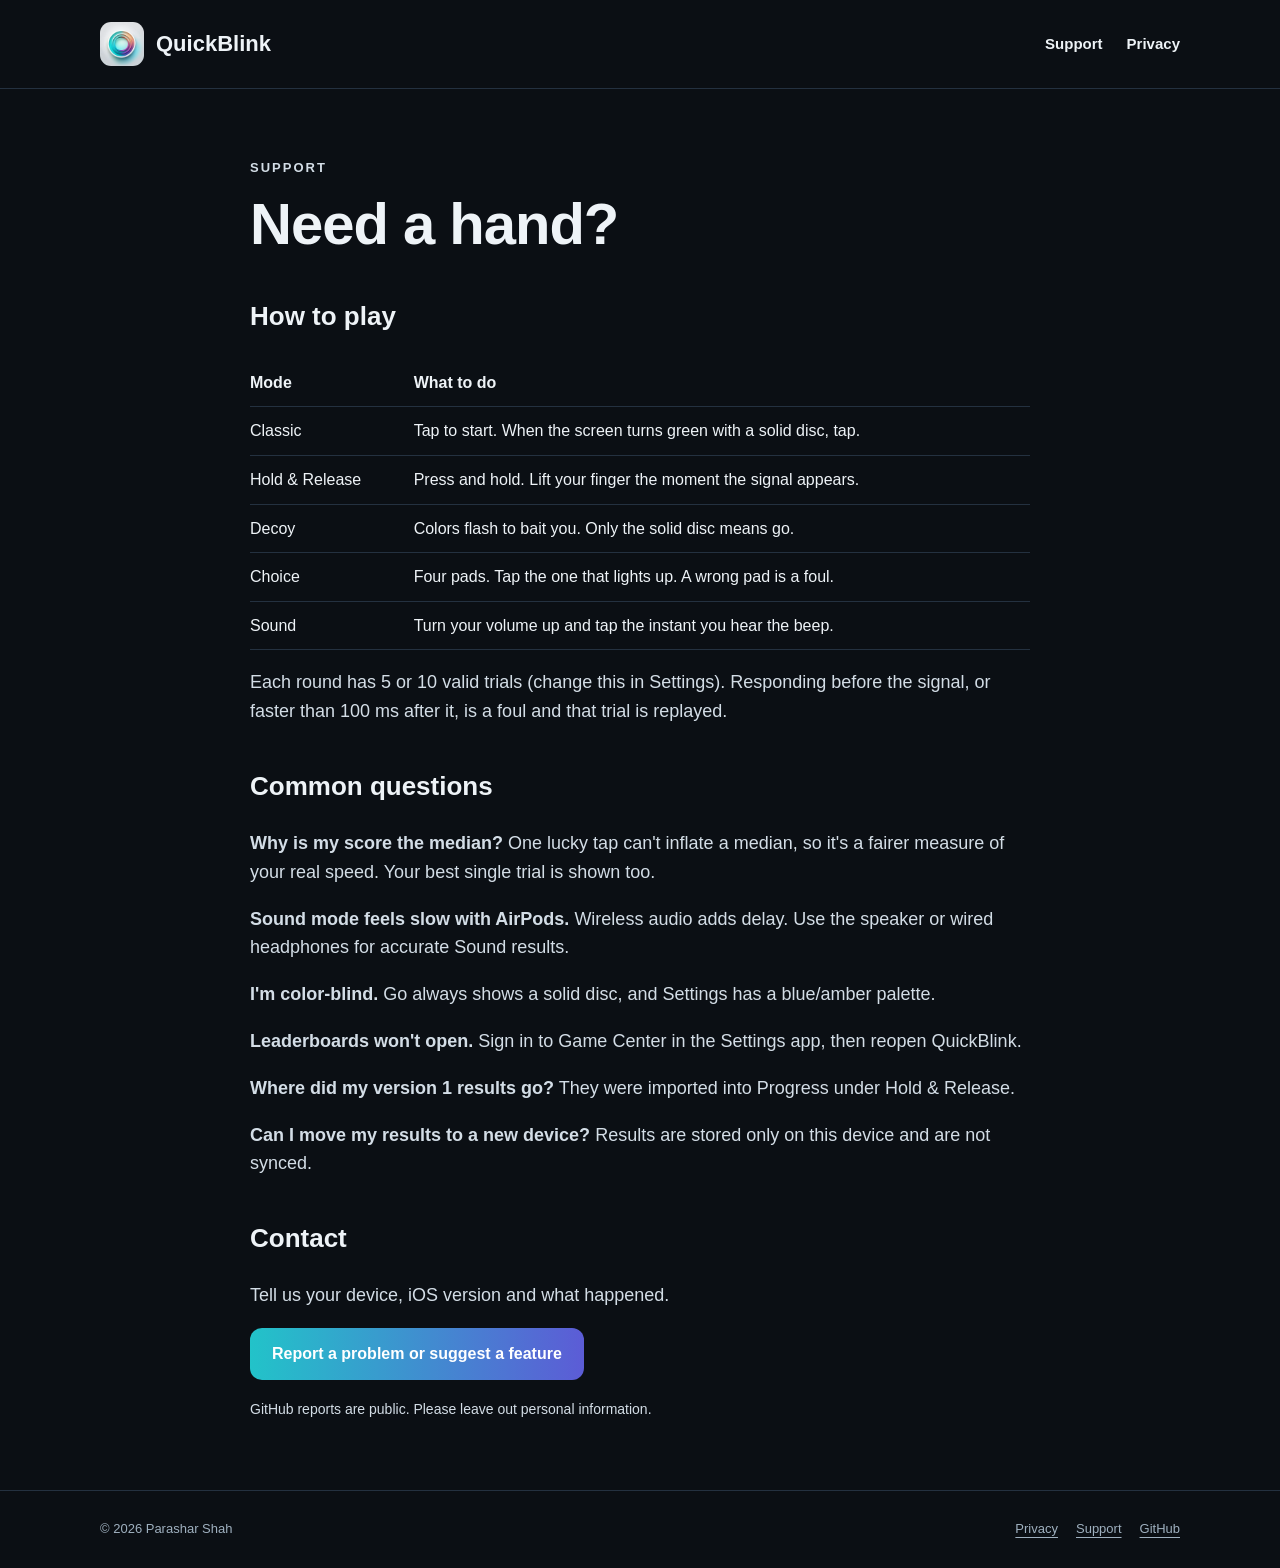
==== support.html @ 24e21890 "Add QuickBlink product, support and privacy pages" ====
<!doctype html><html lang="en"><head><meta charset="utf-8"><meta name="viewport" content="width=device-width,initial-scale=1"><meta name="description" content="QuickBlink is a reaction time trainer for iPhone and iPad with five game modes, frame-accurate timing and Game Center leaderboards."><meta name="theme-color" content="#0b0f14"><title>Support · QuickBlink</title><link rel="stylesheet" href="style.css"><link rel="icon" href="assets/quickblink-icon.png" type="image/png"><link rel="apple-touch-icon" href="assets/quickblink-icon.png"></head><body><a class="skip" href="#main">Skip to content</a><header><nav class="wrap" aria-label="Main navigation"><a class="brand" href="./"><img src="assets/quickblink-icon.png" alt="" width="44" height="44">QuickBlink</a><div class="navlinks"><a href="support.html">Support</a><a href="privacy.html">Privacy</a></div></nav></header>
<main id="main" class="content wrap"><p class="eyebrow">Support</p><h1>Need a hand?</h1>
<h2>How to play</h2><table><thead><tr><th>Mode</th><th>What to do</th></tr></thead><tbody>
<tr><td>Classic</td><td>Tap to start. When the screen turns green with a solid disc, tap.</td></tr>
<tr><td>Hold &amp; Release</td><td>Press and hold. Lift your finger the moment the signal appears.</td></tr>
<tr><td>Decoy</td><td>Colors flash to bait you. Only the solid disc means go.</td></tr>
<tr><td>Choice</td><td>Four pads. Tap the one that lights up. A wrong pad is a foul.</td></tr>
<tr><td>Sound</td><td>Turn your volume up and tap the instant you hear the beep.</td></tr></tbody></table>
<p>Each round has 5 or 10 valid trials (change this in Settings). Responding before the signal, or faster than 100 ms after it, is a foul and that trial is replayed.</p>
<h2>Common questions</h2>
<p><strong>Why is my score the median?</strong> One lucky tap can't inflate a median, so it's a fairer measure of your real speed. Your best single trial is shown too.</p>
<p><strong>Sound mode feels slow with AirPods.</strong> Wireless audio adds delay. Use the speaker or wired headphones for accurate Sound results.</p>
<p><strong>I'm color-blind.</strong> Go always shows a solid disc, and Settings has a blue/amber palette.</p>
<p><strong>Leaderboards won't open.</strong> Sign in to Game Center in the Settings app, then reopen QuickBlink.</p>
<p><strong>Where did my version 1 results go?</strong> They were imported into Progress under Hold &amp; Release.</p>
<p><strong>Can I move my results to a new device?</strong> Results are stored only on this device and are not synced.</p>
<h2>Contact</h2><p>Tell us your device, iOS version and what happened.</p><p><a class="button" href="https://github.com/pstarwars2026/quickblink/issues/new/choose">Report a problem or suggest a feature</a></p><p class="note">GitHub reports are public. Please leave out personal information.</p></main>
<footer><div class="wrap footrow"><span>© 2026 Parashar Shah</span><div class="footlinks"><a href="privacy.html">Privacy</a><a href="support.html">Support</a><a href="https://github.com/pstarwars2026/quickblink">GitHub</a></div></div></footer></body></html>
---- style.css ----
:root{--bg:#0b0f14;--panel:#141b24;--ink:#eef3f7;--muted:#9fb0bf;--line:#243140;--teal:#22c3c9;--indigo:#5c5cd6;--magenta:#b557d6;--orange:#f59e6b;color-scheme:dark}
*{box-sizing:border-box}html{scroll-behavior:smooth}
body{margin:0;background:var(--bg);color:var(--ink);font:18px/1.6 -apple-system,BlinkMacSystemFont,"SF Pro Text",Segoe UI,Roboto,sans-serif}
a{color:var(--teal);text-underline-offset:4px}a:focus-visible{outline:3px solid var(--orange);outline-offset:4px}
.skip{position:absolute;left:16px;top:-100px;background:#fff;color:#000;padding:8px;z-index:10}.skip:focus{top:12px}
.wrap{width:min(1080px,calc(100% - 44px));margin:auto}
header{padding:22px 0;border-bottom:1px solid var(--line)}
nav{display:flex;align-items:center;justify-content:space-between;gap:20px}
.brand{display:inline-flex;align-items:center;gap:12px;font-weight:800;font-size:22px;color:var(--ink);text-decoration:none}
.brand img{border-radius:11px}
.navlinks{display:flex;gap:24px;font-size:15px;font-weight:600}.navlinks a{color:var(--ink);text-decoration:none}
.grad{background:linear-gradient(90deg,var(--teal),var(--indigo),var(--magenta),var(--orange));-webkit-background-clip:text;background-clip:text;color:transparent}
.hero{display:grid;grid-template-columns:1.1fr .9fr;gap:48px;align-items:center;padding:64px 0 40px}
.hero h1{font-size:clamp(46px,7vw,84px);line-height:1;letter-spacing:-2px;margin:14px 0 20px;font-weight:900}
.lede{font-size:20px;color:var(--muted);max-width:520px}
.tag{display:inline-block;font-size:13px;font-weight:700;letter-spacing:.4px;padding:6px 12px;border:1px solid var(--line);border-radius:30px;color:var(--muted)}
.button{display:inline-block;background:linear-gradient(90deg,var(--teal),var(--indigo));color:#fff;padding:13px 22px;border-radius:12px;text-decoration:none;font-weight:700;font-size:16px}
.shots{display:flex;gap:16px;justify-content:center}.shots img{width:48%;max-width:260px;border-radius:22px;border:1px solid var(--line)}
.shots img:nth-child(2){margin-top:40px}
.grid{display:grid;grid-template-columns:repeat(3,1fr);gap:20px;padding:30px 0 60px}
.card{background:var(--panel);border:1px solid var(--line);border-radius:18px;padding:22px}
.card h3{margin:0 0 8px;font-size:20px}.card p{margin:0;color:var(--muted);font-size:16px}
.content{max-width:780px;padding:56px 0}
.content h1{font-size:clamp(38px,6vw,58px);line-height:1.1;letter-spacing:-1px;margin:10px 0 24px}
.content h2{font-size:26px;margin-top:40px}.content p,.content li{color:#d3dde6}
.eyebrow{font-size:13px;text-transform:uppercase;letter-spacing:2px;font-weight:700;color:var(--teal)}
.note{font-size:14px;color:var(--muted)}
table{border-collapse:collapse;width:100%;font-size:16px;margin:16px 0}th,td{text-align:left;border-bottom:1px solid var(--line);padding:11px 10px 11px 0;vertical-align:top}
footer{border-top:1px solid var(--line);padding:28px 0;font-size:13px;color:var(--muted)}
.footrow{display:flex;justify-content:space-between;gap:20px}.footlinks{display:flex;gap:18px}.footlinks a{color:var(--muted)}
@media(max-width:780px){.hero,.grid{grid-template-columns:1fr}.hero{padding-top:36px}.footrow{flex-direction:column}}
@media(prefers-reduced-motion:reduce){html{scroll-behavior:auto}}
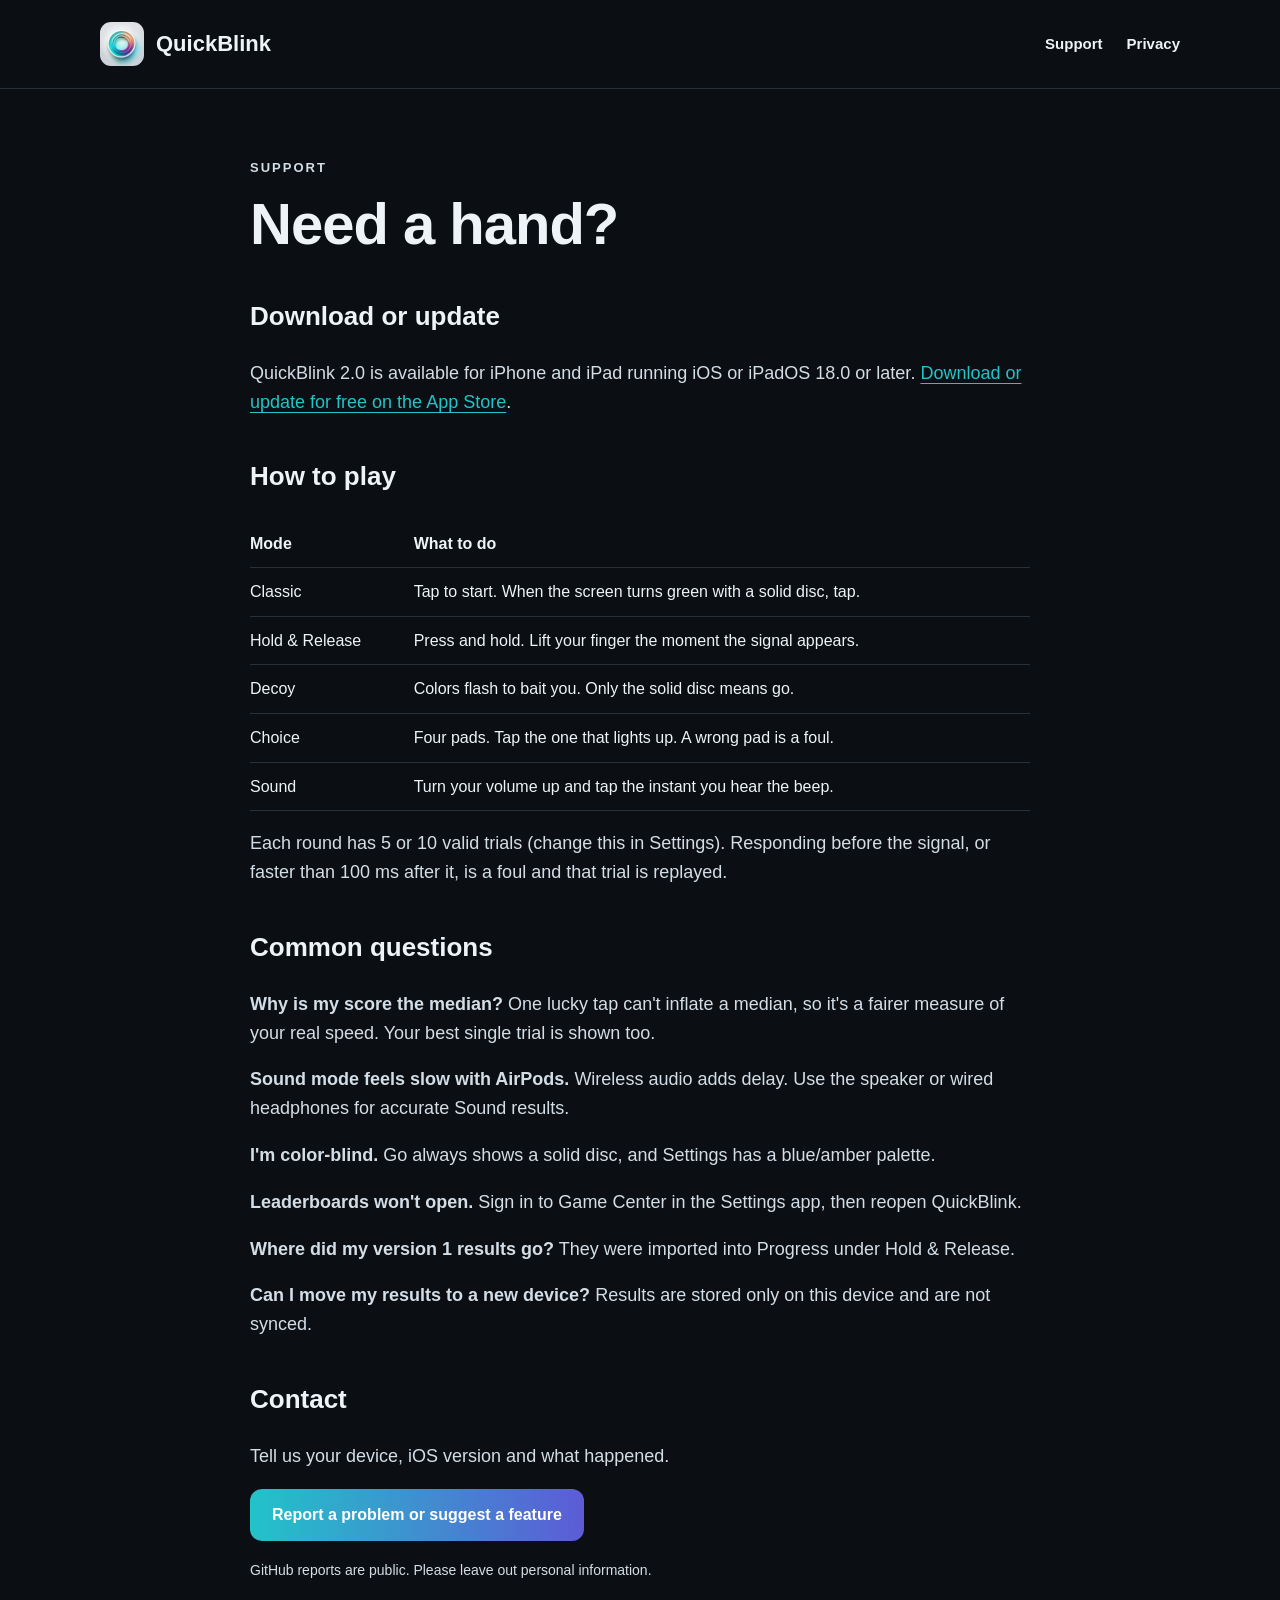
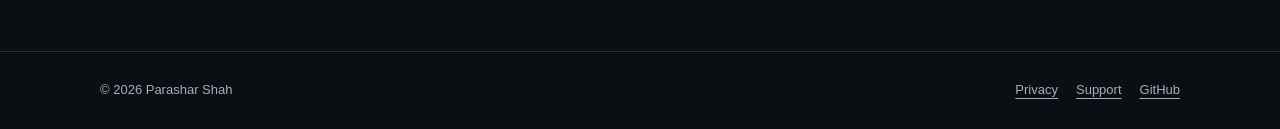
==== commit 0aaa7145: "Announce QuickBlink 2.0 App Store availability" ====
--- a/support.html
+++ b/support.html
@@ -1,5 +1,6 @@
 <!doctype html><html lang="en"><head><meta charset="utf-8"><meta name="viewport" content="width=device-width,initial-scale=1"><meta name="description" content="QuickBlink is a reaction time trainer for iPhone and iPad with five game modes, frame-accurate timing and Game Center leaderboards."><meta name="theme-color" content="#0b0f14"><title>Support · QuickBlink</title><link rel="stylesheet" href="style.css"><link rel="icon" href="assets/quickblink-icon.png" type="image/png"><link rel="apple-touch-icon" href="assets/quickblink-icon.png"></head><body><a class="skip" href="#main">Skip to content</a><header><nav class="wrap" aria-label="Main navigation"><a class="brand" href="./"><img src="assets/quickblink-icon.png" alt="" width="44" height="44">QuickBlink</a><div class="navlinks"><a href="support.html">Support</a><a href="privacy.html">Privacy</a></div></nav></header>
 <main id="main" class="content wrap"><p class="eyebrow">Support</p><h1>Need a hand?</h1>
+<h2>Download or update</h2><p>QuickBlink 2.0 is available for iPhone and iPad running iOS or iPadOS 18.0 or later. <a href="https://apps.apple.com/app/id6751824955">Download or update for free on the App Store</a>.</p>
 <h2>How to play</h2><table><thead><tr><th>Mode</th><th>What to do</th></tr></thead><tbody>
 <tr><td>Classic</td><td>Tap to start. When the screen turns green with a solid disc, tap.</td></tr>
 <tr><td>Hold &amp; Release</td><td>Press and hold. Lift your finger the moment the signal appears.</td></tr>
